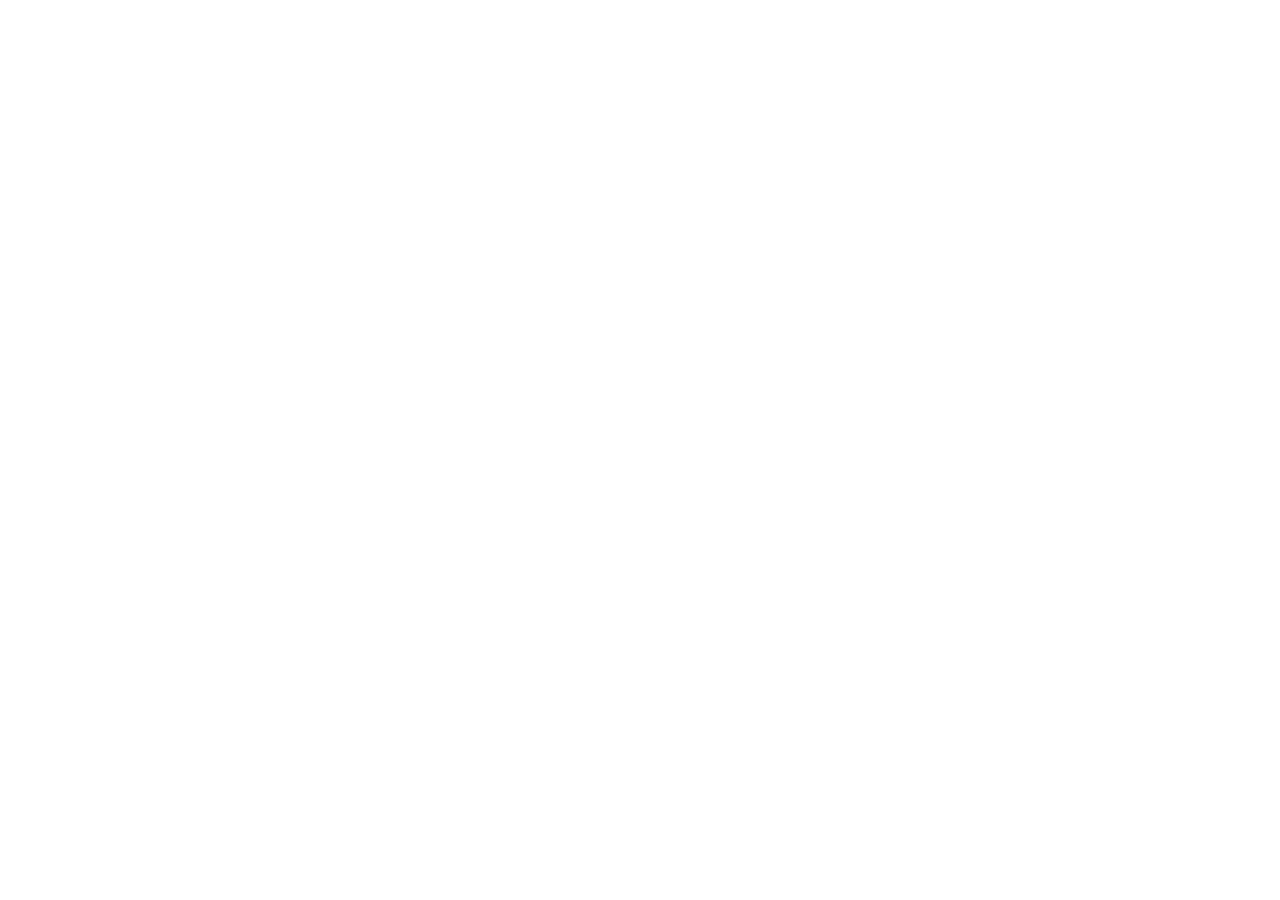
==== index.html @ 79bab30e "Add files via upload" ====
<!doctype html>
<html lang="en">
<head>
<meta charset="utf-8">
<meta name="viewport" content="width=device-width,initial-scale=1">
<title>Liz Dom — Cultural producer &amp; project development partner</title>
<meta name="description" content="Liz Dom works with established artists and cultural institutions as an external project partner: research, development, funding, partnerships and delivery.">
<meta name="theme-color" content="#EFEEE9">
<link rel="preconnect" href="https://fonts.googleapis.com"><link rel="preconnect" href="https://fonts.gstatic.com" crossorigin>
<link href="https://fonts.googleapis.com/css2?family=Hanken+Grotesk:wght@400;500;600&family=IBM+Plex+Mono:wght@400;500&family=Instrument+Serif:ital@0;1&display=swap" rel="stylesheet">
<link rel="stylesheet" href="css/tokens.css"><link rel="stylesheet" href="css/style.css">
</head>
<body data-page="home" data-theme="neutral">
<div id="app"><noscript><p style="padding:2rem">Liz Dom: cultural producer and project development partner. Please enable JavaScript, or email wordsoflizdom@gmail.com.</p></noscript></div>
<script src="content/site.js"></script>
<script src="content/home.js"></script>
<script src="content/artists.js"></script>
<script src="content/institutions.js"></script>
<script src="content/about.js"></script>
<script src="content/projects.js"></script>
<script src="content/contact.js"></script>
<script src="js/render.js"></script>
</body>
</html>
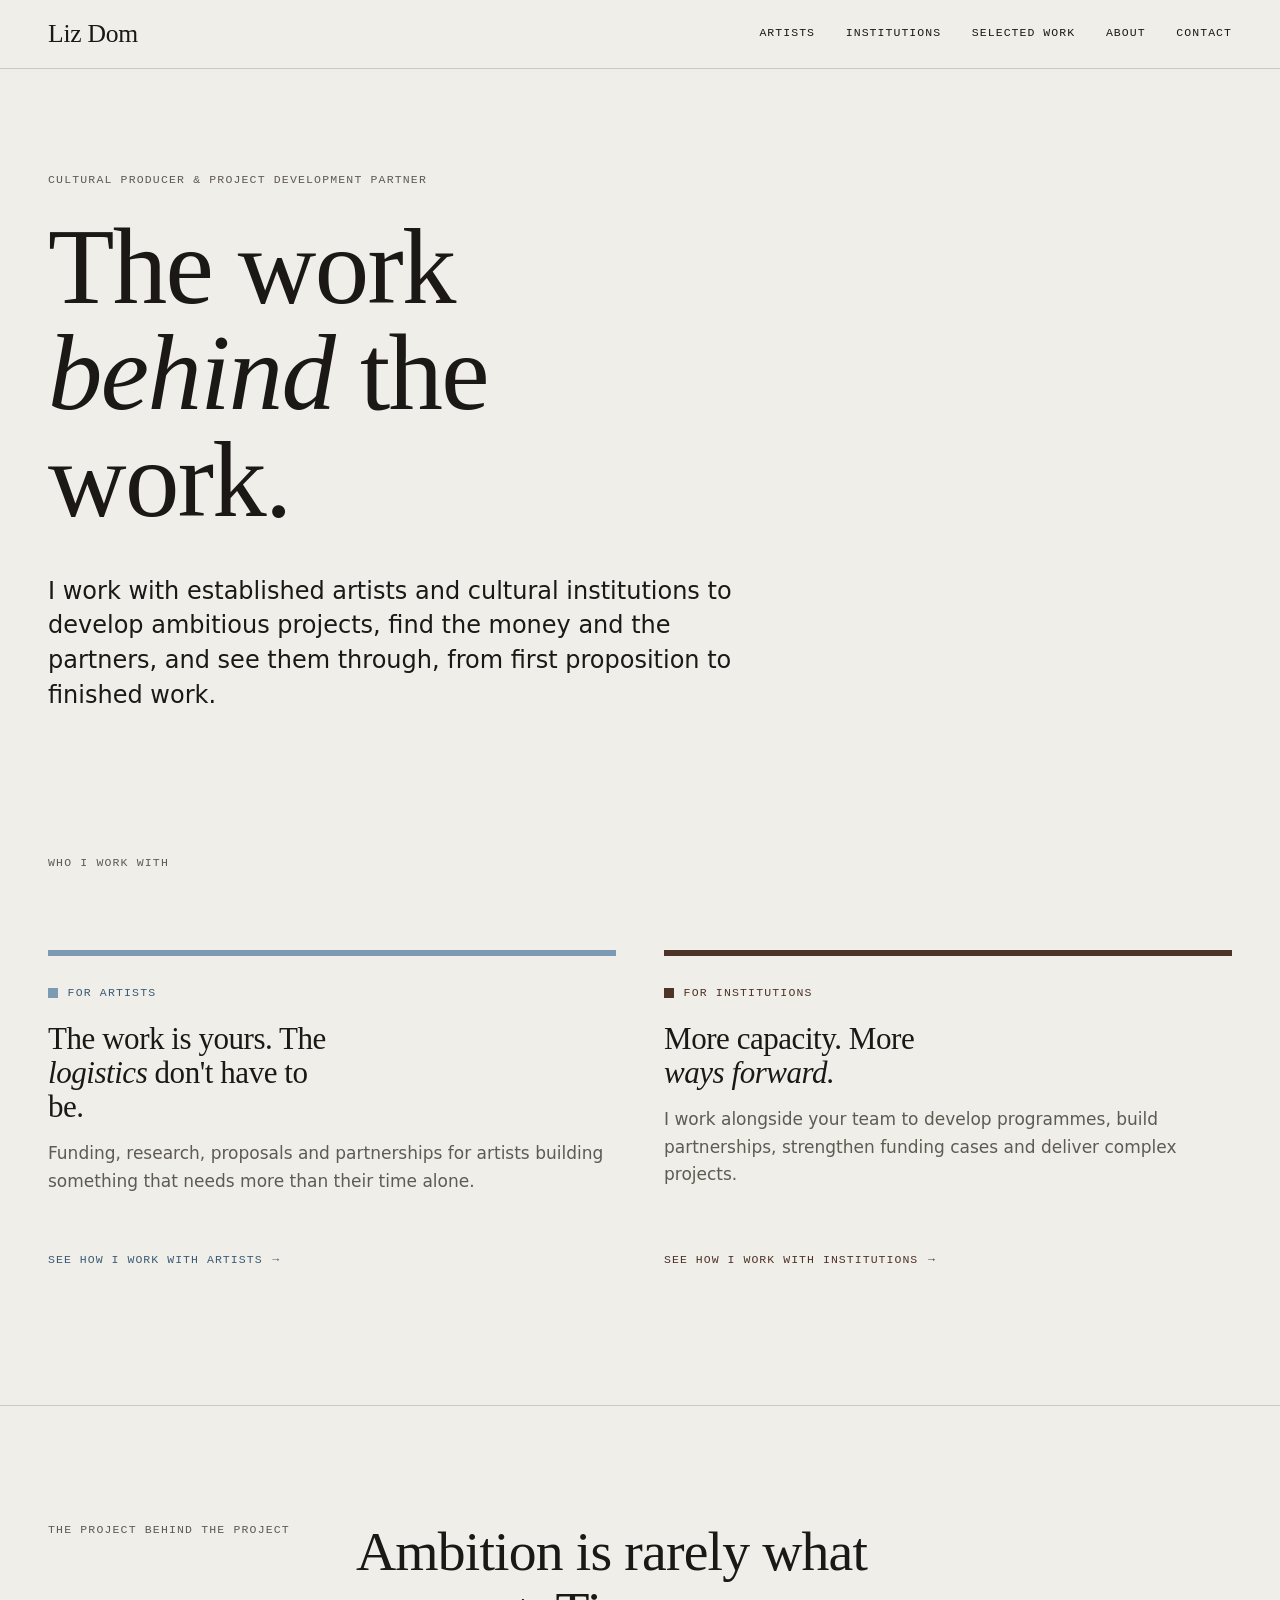
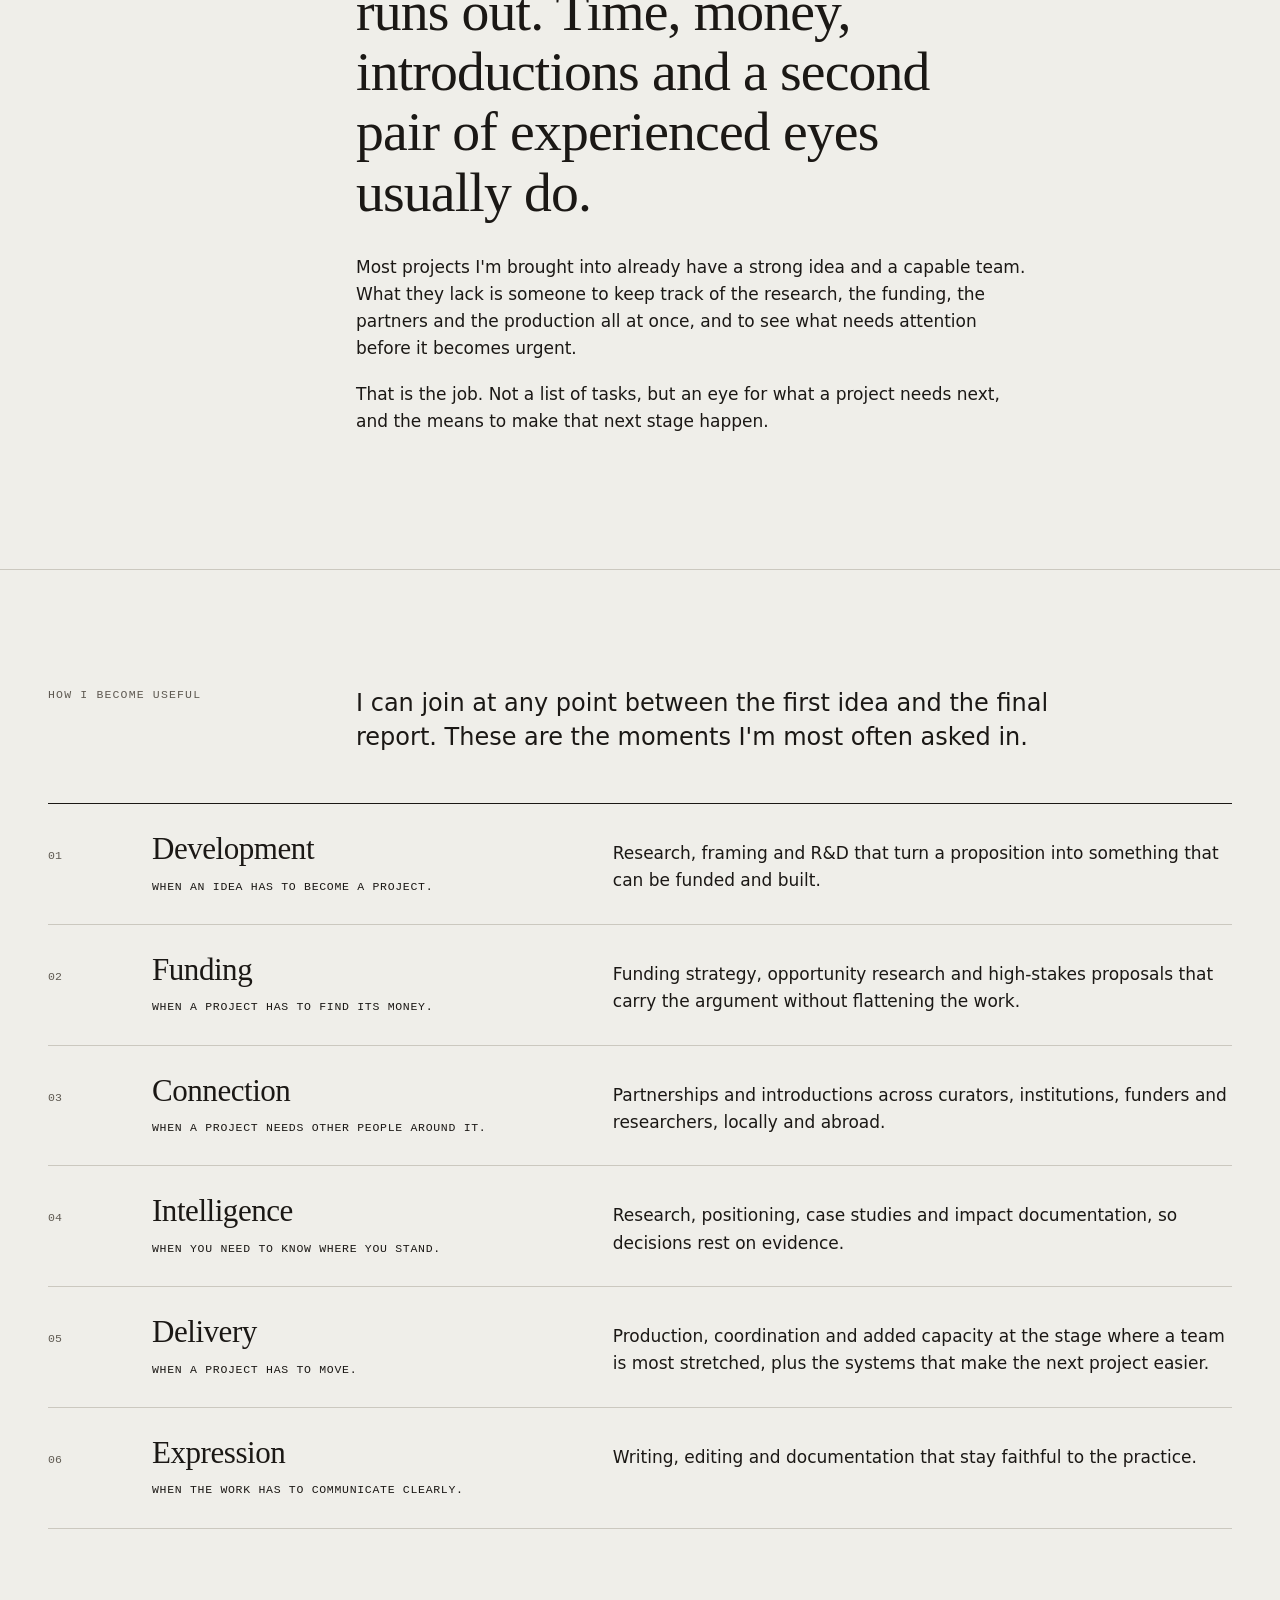
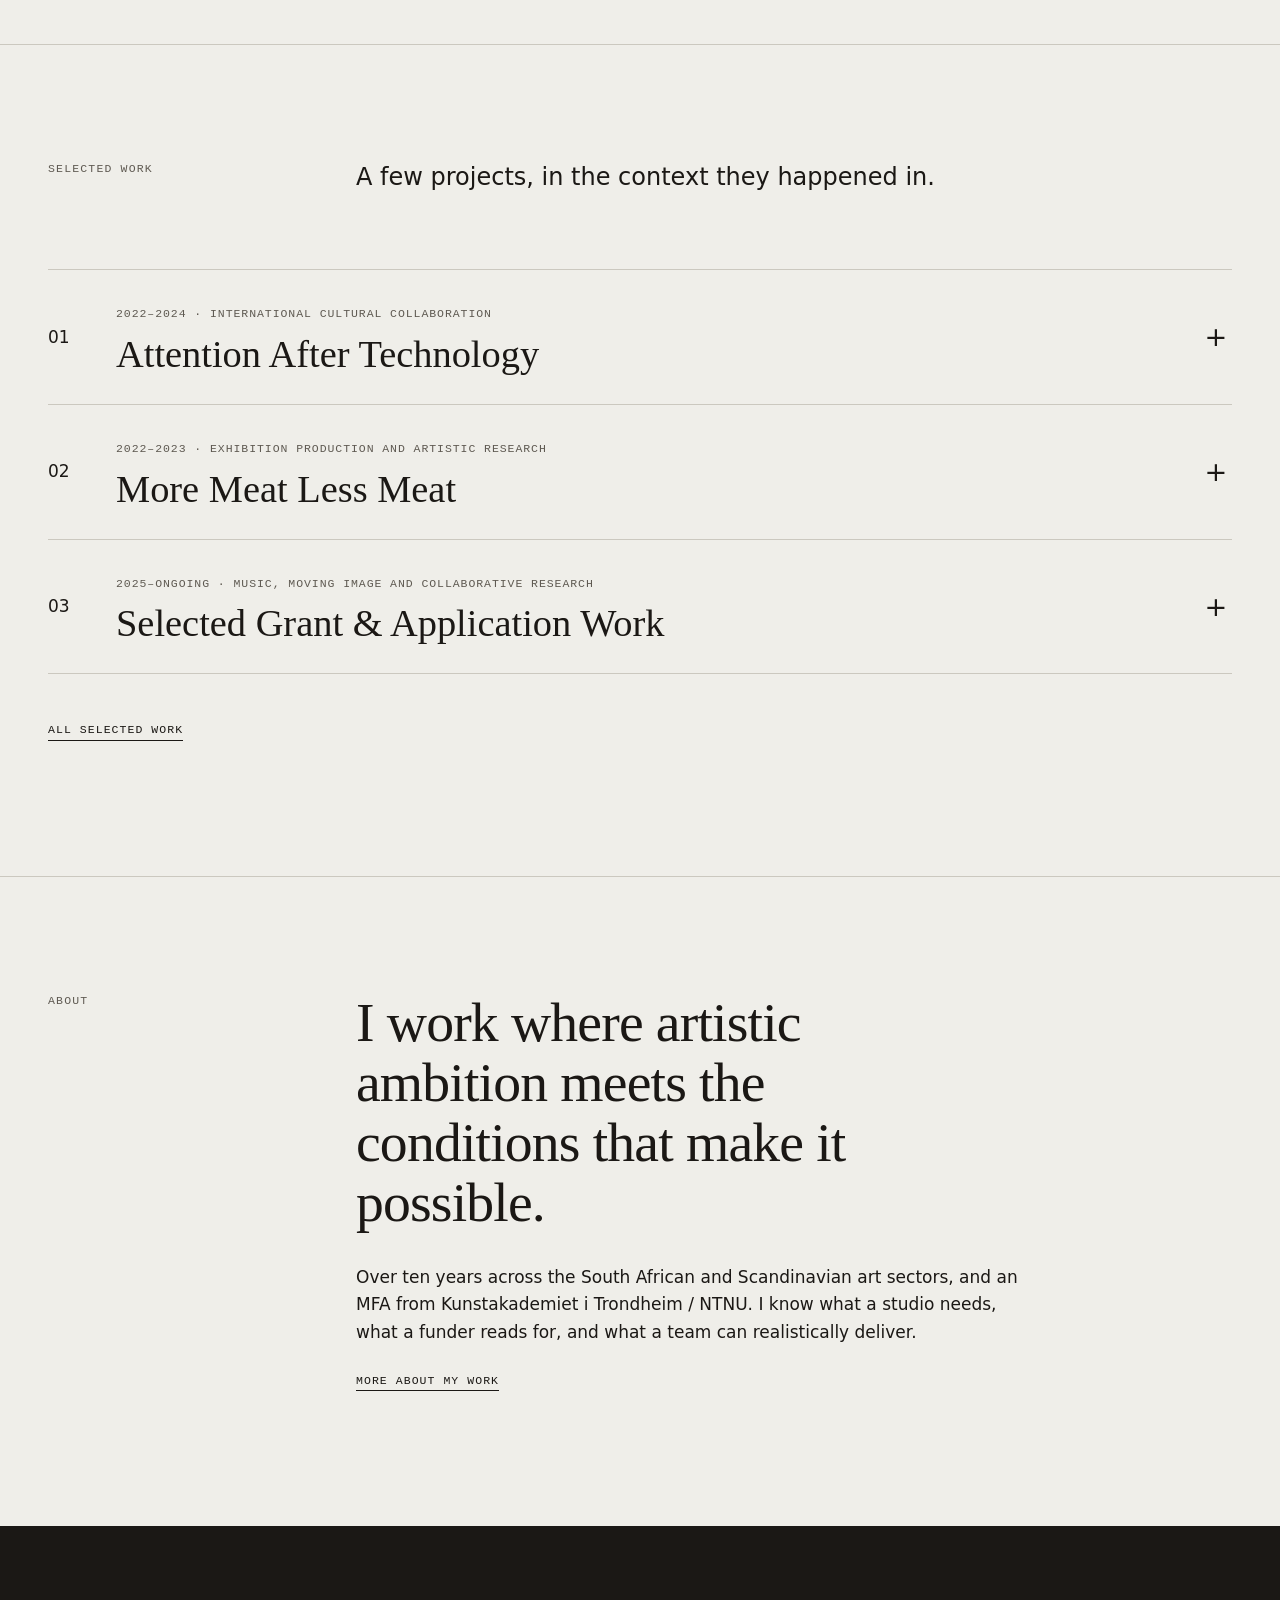
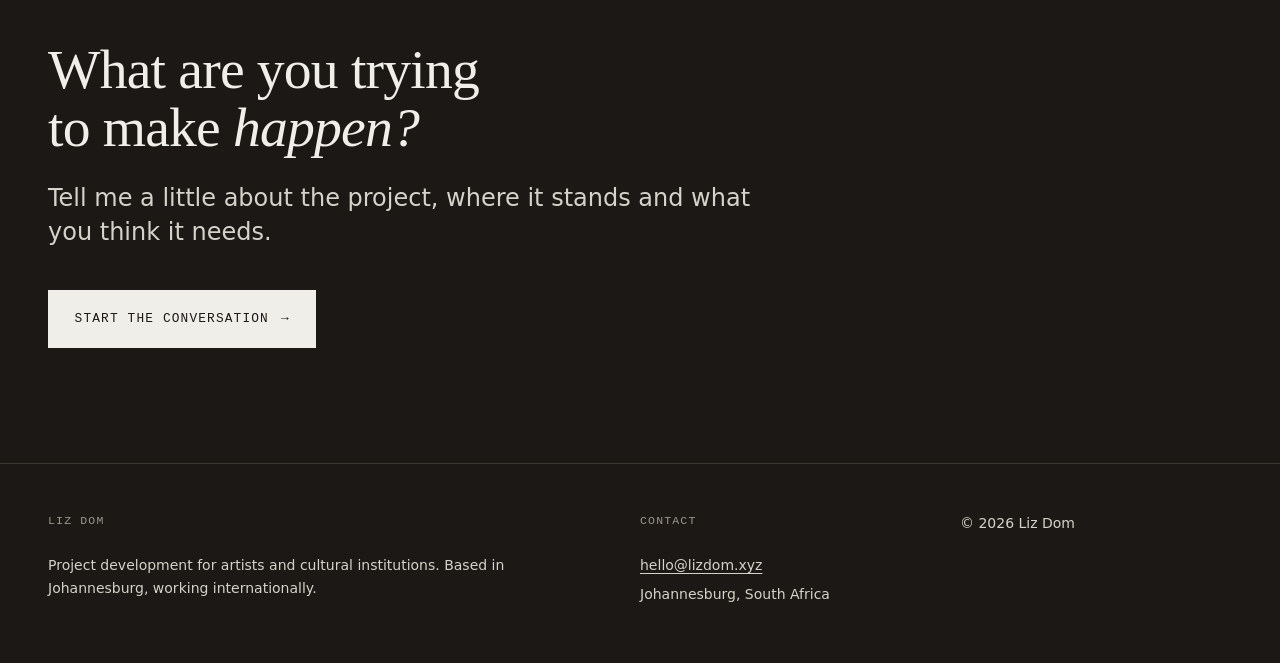
==== commit 9b786694: "Apply approved website edits to index.html" ====
--- a/index.html
+++ b/index.html
@@ -11,7 +11,7 @@
 <link rel="stylesheet" href="css/tokens.css"><link rel="stylesheet" href="css/style.css">
 </head>
 <body data-page="home" data-theme="neutral">
-<div id="app"><noscript><p style="padding:2rem">Liz Dom: cultural producer and project development partner. Please enable JavaScript, or email wordsoflizdom@gmail.com.</p></noscript></div>
+<div id="app"><noscript><p style="padding:2rem">Liz Dom: cultural producer and project development partner. Please enable JavaScript, or email hello@lizdom.xyz.</p></noscript></div>
 <script src="content/site.js"></script>
 <script src="content/home.js"></script>
 <script src="content/artists.js"></script>
--- a/css/tokens.css
+++ b/css/tokens.css
@@ -0,0 +1,30 @@
+:root{
+  /* ---- COLOUR: edit these hex codes to change the whole site ---- */
+  --paper:#EFEEE9;          /* page background */
+  --paper-deep:#E6E4DD;     /* panels */
+  --ink:#1B1815;            /* main text */
+  --muted:#5F5A52;          /* secondary text */
+  --rule:#CBC8BF;           /* hairlines */
+
+  --artist:#7C9AB4;         /* ESTABLISHED ARTISTS pathway: markers, bars, blocks */
+  --artist-ink:#3C5B76;     /* darker blue for text and links (passes contrast) */
+  --institution:#4E3328;    /* INSTITUTIONS pathway: markers, bars, text, links */
+
+  /* ---- FONTS ---- */
+  --font-display:"Instrument Serif","Times New Roman",Georgia,serif;
+  --font-body:"Hanken Grotesk",system-ui,-apple-system,"Segoe UI",Roboto,sans-serif;
+  --font-meta:"IBM Plex Mono",ui-monospace,Menlo,Consolas,monospace;
+
+  /* ---- SIZES ---- */
+  --size-body:1.0625rem;
+  --size-small:.875rem;
+  --size-meta:.72rem;
+  --size-lead:clamp(1.2rem,1.1rem + .5vw,1.5rem);
+  --size-h3:clamp(1.5rem,1.3rem + .8vw,2rem);
+  --size-h2:clamp(2rem,1.4rem + 2.6vw,3.6rem);
+  --size-h1:clamp(2.8rem,1.2rem + 7vw,7.5rem);
+
+  --wrap:1360px;
+  --gutter:clamp(1.25rem,4vw,3rem);
+  --section:clamp(4rem,9vw,8rem);
+}
--- a/css/style.css
+++ b/css/style.css
@@ -0,0 +1,177 @@
+*,*::before,*::after{box-sizing:border-box}
+html{-webkit-text-size-adjust:100%;scroll-behavior:smooth}
+body{margin:0;background:var(--paper);color:var(--ink);font-family:var(--font-body);font-size:var(--size-body);line-height:1.6;-webkit-font-smoothing:antialiased;
+  --accent:var(--ink);--accent-ink:var(--ink)}
+body[data-theme="artists"]{--accent:var(--artist);--accent-ink:var(--artist-ink)}
+body[data-theme="institutions"]{--accent:var(--institution);--accent-ink:var(--institution)}
+img{max-width:100%;display:block}
+a{color:inherit}
+em{font-family:var(--font-display);font-style:italic;font-weight:400}
+h1,h2,h3{font-family:var(--font-display);font-weight:400;margin:0;letter-spacing:-.015em}
+p{margin:0 0 1.1em;max-width:62ch}
+ul,ol{margin:0;padding:0;list-style:none}
+:focus-visible{outline:3px solid var(--artist-ink);outline-offset:3px}
+.skip{position:absolute;left:-999px;top:0;background:var(--ink);color:var(--paper);padding:.75rem 1rem;z-index:100}
+.skip:focus{left:0}
+.wrap{max-width:var(--wrap);margin:0 auto;padding:0 var(--gutter)}
+
+/* header */
+.site-header{position:sticky;top:0;z-index:50;background:rgba(239,238,233,.92);backdrop-filter:blur(8px);border-bottom:1px solid var(--rule)}
+.bar{display:flex;align-items:center;justify-content:space-between;min-height:68px;gap:1rem}
+.brand{font-family:var(--font-display);font-size:1.6rem;text-decoration:none;letter-spacing:-.01em}
+.nav{display:flex;gap:clamp(1rem,2.4vw,2.2rem)}
+.nav a{font-family:var(--font-meta);font-size:var(--size-meta);letter-spacing:.09em;text-transform:uppercase;text-decoration:none;padding:.5rem 0;border-bottom:2px solid transparent}
+.nav a:hover{border-color:var(--ink)}
+.nav a[aria-current="page"]{border-color:var(--accent)}
+.nav a[data-page="artists"]:hover,.nav a[data-page="artists"][aria-current]{border-color:var(--artist)}
+.nav a[data-page="institutions"]:hover,.nav a[data-page="institutions"][aria-current]{border-color:var(--institution)}
+.menu-btn{display:none;font-family:var(--font-meta);font-size:var(--size-meta);letter-spacing:.09em;text-transform:uppercase;background:none;border:1px solid var(--ink);padding:.7rem 1rem;min-height:44px;color:inherit;cursor:pointer}
+@media (max-width:820px){
+  .menu-btn{display:block}
+  .nav{display:none;position:absolute;left:0;right:0;top:100%;flex-direction:column;gap:0;background:var(--paper);border-bottom:1px solid var(--rule);padding:.5rem var(--gutter) 1.25rem}
+  .nav.is-open{display:flex}
+  .nav a{padding:1rem 0;font-size:.8rem;border-bottom:1px solid var(--rule);min-height:48px}
+}
+
+/* type blocks */
+.eyebrow,.label{font-family:var(--font-meta);font-size:var(--size-meta);letter-spacing:.1em;text-transform:uppercase;color:var(--muted);margin:0 0 1.5rem}
+.h1{font-size:var(--size-h1);line-height:.98;max-width:14ch}
+.h2{font-size:var(--size-h2);line-height:1.04;max-width:20ch}
+.lead{font-size:var(--size-lead);line-height:1.45;max-width:48ch}
+section{padding:var(--section) 0;border-top:1px solid var(--rule)}
+.hero{border-top:0;padding:clamp(3.5rem,8vw,7rem) 0 var(--section)}
+.hero .h1{max-width:12ch}
+.page-hero .h1{font-size:clamp(2.6rem,1rem + 6vw,6.2rem);max-width:15ch}
+.page-hero{border-top:0;padding:clamp(3rem,7vw,6rem) 0 var(--section)}
+.page-hero::before{content:"";display:block;width:64px;height:6px;background:var(--accent);margin-bottom:2.5rem}
+.page-hero .lead{margin-top:2.5rem}
+.grid{display:grid;grid-template-columns:repeat(12,1fr);gap:0 var(--gutter)}
+.col-label{grid-column:1 / span 3}
+.col-main{grid-column:4 / span 9}
+@media (max-width:820px){.col-label,.col-main{grid-column:1 / -1}.col-label{margin-bottom:1rem}}
+
+/* buttons / links */
+.btn{display:inline-flex;align-items:center;gap:.75rem;font-family:var(--font-meta);font-size:.8rem;letter-spacing:.09em;text-transform:uppercase;text-decoration:none;background:var(--ink);color:var(--paper);padding:1.1rem 1.6rem;min-height:48px;border:1px solid var(--ink);transition:background .25s,color .25s}
+.btn:hover{background:transparent;color:var(--ink)}
+.btn .arr{transition:transform .25s}.btn:hover .arr{transform:translateX(4px)}
+.textlink{font-family:var(--font-meta);font-size:var(--size-meta);letter-spacing:.09em;text-transform:uppercase;text-decoration:none;border-bottom:1px solid currentColor;padding-bottom:.2rem;color:var(--accent-ink)}
+.textlink:hover{border-bottom-width:3px}
+
+/* audience doors */
+.doors{display:grid;grid-template-columns:1fr 1fr;gap:var(--gutter);margin-top:clamp(3rem,6vw,5rem)}
+.door{display:flex;flex-direction:column;justify-content:space-between;min-height:340px;text-decoration:none;padding:1.75rem 0 0;border-top:6px solid var(--c);transition:background .3s}
+.door--artists{--c:var(--artist);--ct:var(--artist-ink)}
+.door--institutions{--c:var(--institution);--ct:var(--institution)}
+.door .kicker{font-family:var(--font-meta);font-size:var(--size-meta);letter-spacing:.1em;text-transform:uppercase;color:var(--ct);display:flex;align-items:center;gap:.6rem}
+.door .kicker::before{content:"";width:10px;height:10px;background:var(--c)}
+.door h2{font-size:var(--size-h3);line-height:1.1;margin:1.25rem 0 1rem;max-width:18ch}
+.door p{color:var(--muted)}
+.door .go{font-family:var(--font-meta);font-size:var(--size-meta);letter-spacing:.09em;text-transform:uppercase;color:var(--ct);padding:1.25rem 0;display:flex;gap:.6rem;align-items:center}
+.door:hover .go{gap:1.1rem}
+.door:hover{background:var(--paper-deep)}
+@media (max-width:820px){.doors{grid-template-columns:1fr}.door{min-height:0}}
+
+.statement{font-family:var(--font-display);font-size:var(--size-h2);line-height:1.08;letter-spacing:-.015em;max-width:22ch;margin:0 0 2rem}
+
+/* editorial rows */
+.rows{border-top:1px solid var(--ink)}
+.row{display:grid;grid-template-columns:3.5rem minmax(0,1fr) minmax(0,1.5fr);gap:var(--gutter);padding:1.75rem 0;border-bottom:1px solid var(--rule);align-items:baseline}
+.row .n{font-family:var(--font-meta);font-size:var(--size-meta);color:var(--muted)}
+.row h3{font-size:var(--size-h3);line-height:1.1}
+.row .sit{font-family:var(--font-meta);font-size:var(--size-meta);letter-spacing:.06em;text-transform:uppercase;color:var(--accent-ink);margin:.7rem 0 0;max-width:none}
+.row p{margin:0;color:var(--ink)}
+@media (max-width:820px){.row{grid-template-columns:2.5rem 1fr;gap:.25rem 1rem}.row>div:last-child{grid-column:2}.row p{margin-top:.5rem}}
+
+.tags{display:flex;flex-wrap:wrap;gap:.6rem}
+.tags li{border:1px solid var(--ink);padding:.5rem .9rem;font-size:var(--size-small)}
+.plain li{padding:.7rem 0;border-bottom:1px solid var(--rule);max-width:60ch}
+.plain li:first-child{border-top:1px solid var(--ink)}
+.stance{background:var(--paper-deep)}
+.stance .statement{font-size:var(--size-h3);max-width:34ch;margin:0}
+
+/* projects */
+.projects{display:grid;grid-template-columns:repeat(3,1fr);gap:var(--gutter)}
+.projects--full{grid-template-columns:1fr;gap:clamp(3rem,6vw,5rem)}
+.proj{display:flex;flex-direction:column;gap:1rem}
+.proj--full{display:grid;grid-template-columns:repeat(12,1fr);gap:var(--gutter);border-top:1px solid var(--ink);padding-top:2rem}
+.proj--full .ph{grid-column:1 / span 5}
+.proj--full .body{grid-column:7 / span 6}
+.ph{position:relative;aspect-ratio:4/5;background:var(--paper-deep);overflow:hidden;margin:0}
+.ph img{width:100%;height:100%;object-fit:cover}
+.ph--empty{display:flex;align-items:flex-end;padding:1rem;border:1px solid var(--rule)}
+.ph--empty span{font-family:var(--font-display);font-size:clamp(4rem,10vw,8rem);line-height:.8;color:var(--rule)}
+.proj h3{font-size:var(--size-h3);line-height:1.1}
+.meta{font-family:var(--font-meta);font-size:var(--size-meta);letter-spacing:.08em;text-transform:uppercase;color:var(--muted);margin:0}
+.draft{display:inline-block;border:1px solid var(--muted);padding:.1rem .45rem;margin-left:.5rem;font-size:.65rem}
+dl.facts{display:grid;grid-template-columns:8rem 1fr;gap:.75rem 1rem;margin:1.5rem 0}
+dl.facts dt{font-family:var(--font-meta);font-size:var(--size-meta);letter-spacing:.08em;text-transform:uppercase;color:var(--muted)}
+dl.facts dd{margin:0}
+.gallery{display:grid;grid-template-columns:repeat(auto-fill,minmax(140px,1fr));gap:.75rem;margin-top:1rem}
+.gallery img{aspect-ratio:4/5;object-fit:cover;width:100%}
+@media (max-width:980px){.projects{grid-template-columns:1fr 1fr}}
+@media (max-width:820px){.projects{grid-template-columns:1fr}.proj--full{display:flex}.proj--full .ph{width:100%}dl.facts{grid-template-columns:1fr;gap:.2rem}dl.facts dd{margin-bottom:.7rem}}
+
+/* about */
+.portrait{margin:0;max-width:360px}
+.portrait img{width:100%;aspect-ratio:4/5;object-fit:cover}
+
+/* form */
+form.enq{display:grid;gap:1.5rem;max-width:720px}
+.field label{display:block;font-family:var(--font-meta);font-size:var(--size-meta);letter-spacing:.09em;text-transform:uppercase;margin-bottom:.5rem}
+.field small{display:block;color:var(--muted);margin-bottom:.5rem}
+.field input,.field select,.field textarea{width:100%;font:inherit;color:inherit;background:transparent;border:0;border-bottom:1px solid var(--ink);border-radius:0;padding:.7rem 0;min-height:48px}
+.field textarea{min-height:160px;border:1px solid var(--ink);padding:.8rem}
+.field input:focus,.field select:focus,.field textarea:focus{outline:3px solid var(--artist-ink);outline-offset:2px}
+.status{min-height:1.5em;font-weight:500}
+.hp{position:absolute;left:-9999px}
+
+/* CTA + footer */
+.cta{background:var(--ink);color:var(--paper);border-top:0}
+.cta .h2{max-width:16ch}
+.cta .lead{margin:1.5rem 0 2.5rem;color:#D5D2C9}
+.cta .btn{background:var(--paper);color:var(--ink);border-color:var(--paper)}
+.cta .btn:hover{background:transparent;color:var(--paper)}
+.site-footer{background:var(--ink);color:#D5D2C9;padding:3rem 0;border-top:1px solid #3a352f;font-size:var(--size-small)}
+.foot{display:grid;grid-template-columns:2fr 1fr 1fr;gap:var(--gutter)}
+.site-footer a{text-underline-offset:3px}
+.site-footer .label{color:#9C978D}
+.site-footer ul li{margin-bottom:.4rem}
+@media (max-width:820px){.foot{grid-template-columns:1fr}}
+
+/* motion */
+.js-reveal .reveal{opacity:0;transform:translateY(14px);transition:opacity .7s ease,transform .7s ease}
+.js-reveal .reveal.is-in{opacity:1;transform:none}
+@media (prefers-reduced-motion:reduce){
+  html{scroll-behavior:auto}
+  *{transition:none !important;animation:none !important}
+  .js-reveal .reveal{opacity:1;transform:none}
+}
+.errorbox{max-width:640px;margin:20vh auto;padding:2rem;border:1px solid var(--ink)}
+
+/* Section colours and selected project reading layouts */
+.nav a[data-page="work"]:hover,.nav a[data-page="work"]:focus-visible,.nav a[data-page="work"][aria-current],
+.nav a[data-page="contact"]:hover,.nav a[data-page="contact"]:focus-visible,.nav a[data-page="contact"][aria-current]{border-color:var(--artist)}
+.nav a[data-page="about"]:hover,.nav a[data-page="about"]:focus-visible,.nav a[data-page="about"][aria-current]{border-color:var(--institution)}
+a.textlink[href="work.html"]:hover,a.textlink[href="contact.html"]:hover{color:var(--artist-ink);border-color:var(--artist)}
+a.textlink[href="about.html"]:hover{color:var(--institution)}
+.project-dropdown{border-top:1px solid var(--rule)}
+.project-dropdown:last-child{border-bottom:1px solid var(--rule)}
+.project-dropdown summary{display:grid;grid-template-columns:3rem minmax(0,1fr) 2rem;gap:1.25rem;align-items:center;cursor:pointer;list-style:none;padding:1.75rem 0;transition:color .2s}
+.project-dropdown summary::-webkit-details-marker{display:none}
+.project-dropdown summary:hover{color:var(--artist-ink)}
+.project-title{display:block;font-family:var(--font-display);font-size:clamp(1.8rem,3vw,2.8rem);line-height:1.15;margin-top:.4rem}
+.project-toggle{font-size:1.7rem;font-weight:400;text-align:center;transition:transform .25s}
+.project-dropdown[open] .project-toggle{transform:rotate(45deg)}
+.project-dropdown .project-content{max-width:78ch;margin-left:4.25rem;padding:0 0 2.25rem}
+.project-role{font-weight:600}
+.project-skills{margin-bottom:2rem}
+.project-list{list-style:disc;padding-left:1.3rem;margin:0 0 1.5rem;max-width:62ch}
+.project-list li{margin-bottom:.45rem}
+.project-links{display:flex;flex-wrap:wrap;gap:1.25rem 2rem;margin:2rem 0 .5rem}
+.project-links a{line-height:1.8}
+.project-subheading{font-size:1.6rem;margin:2rem 0 .85rem}
+.project-story{display:grid;grid-template-columns:minmax(0,1fr) minmax(0,1.3fr);gap:clamp(2rem,5vw,5rem);border-top:1px solid var(--rule);padding:3rem 0}
+.project-story .h2{font-size:clamp(2rem,4vw,3.5rem);overflow-wrap:break-word}
+.project-story .project-content{min-width:0}
+@media(max-width:820px){.project-story{grid-template-columns:1fr;gap:2rem}.project-dropdown summary{grid-template-columns:1.5rem minmax(0,1fr) 1.5rem;gap:.75rem}.project-dropdown .project-content{margin-left:0}.project-links{flex-direction:column}}
+@media(prefers-reduced-motion:no-preference){.project-dropdown[open] .project-content{animation:project-enter .25s ease-out}@keyframes project-enter{from{opacity:0;transform:translateY(-4px)}to{opacity:1;transform:none}}}
